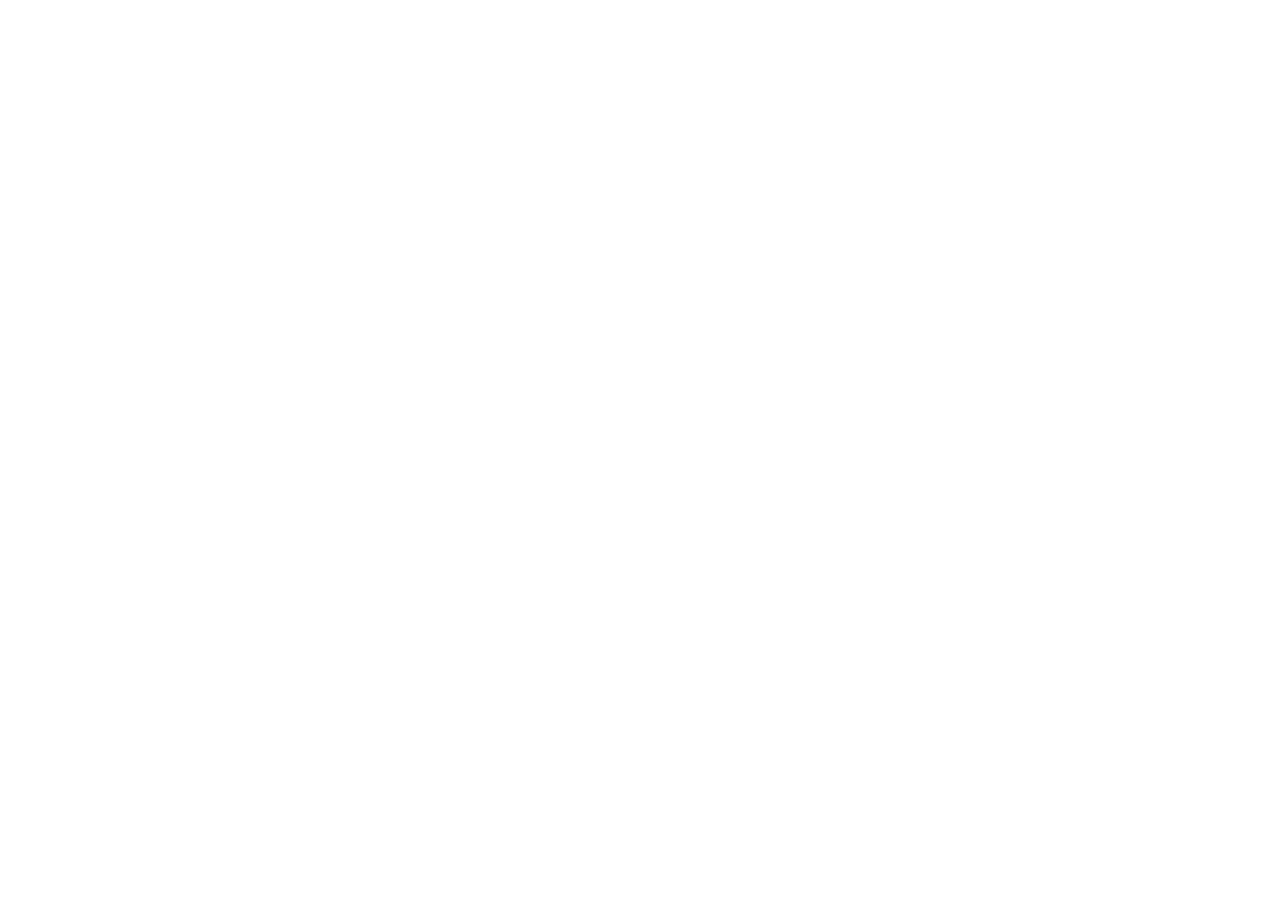
==== blog.html @ 875f8e81 "Add files via upload" ====
<!DOCTYPE html>
<html lang="ja">

<head>
  <meta charset="UTF-8">
  <meta http-equiv="X-UA-Compatible" content="IE=edge">
  <meta name="viewport" content="width=device-width, initial-scale=1.0">
  <title>coachtech</title>
  <link rel="stylesheet" href="css/reset.css" />
  <link rel="stylesheet" href="css/style.css" />
</head>

<body>

</body>

</html>
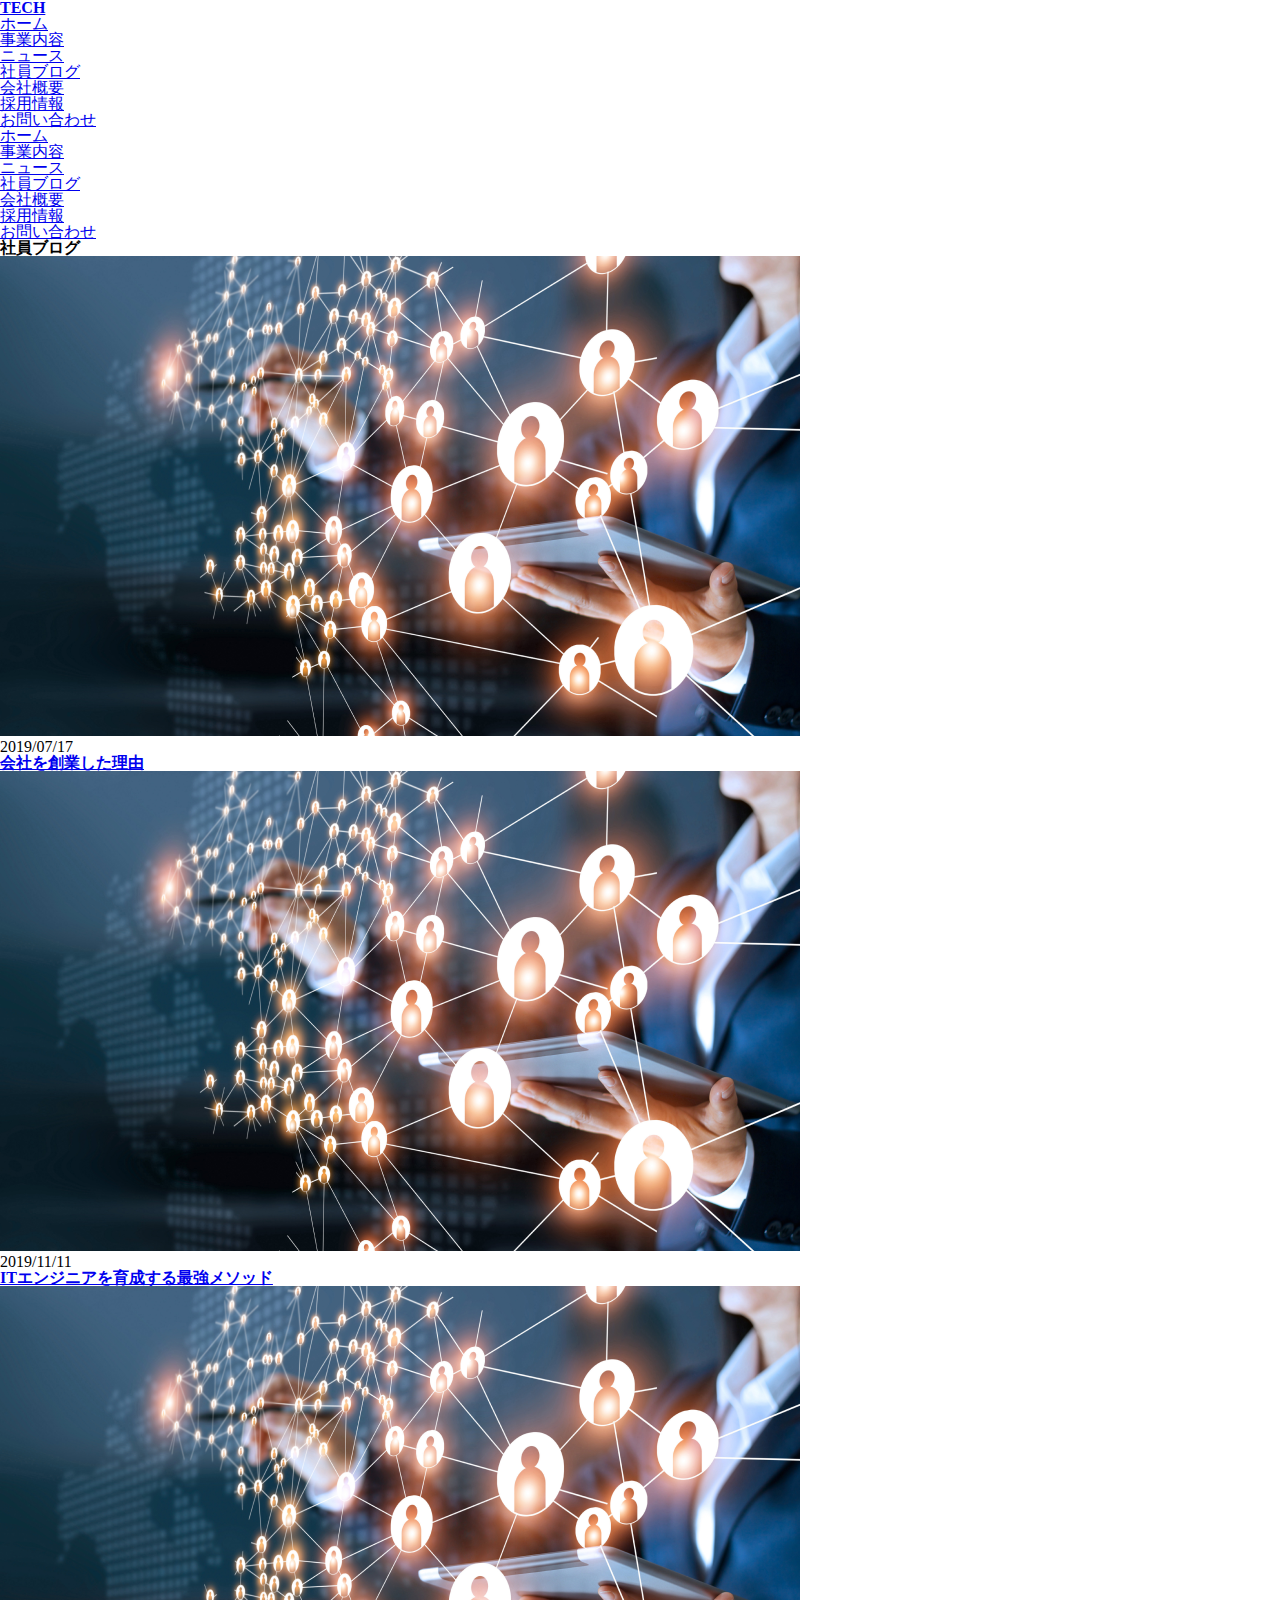
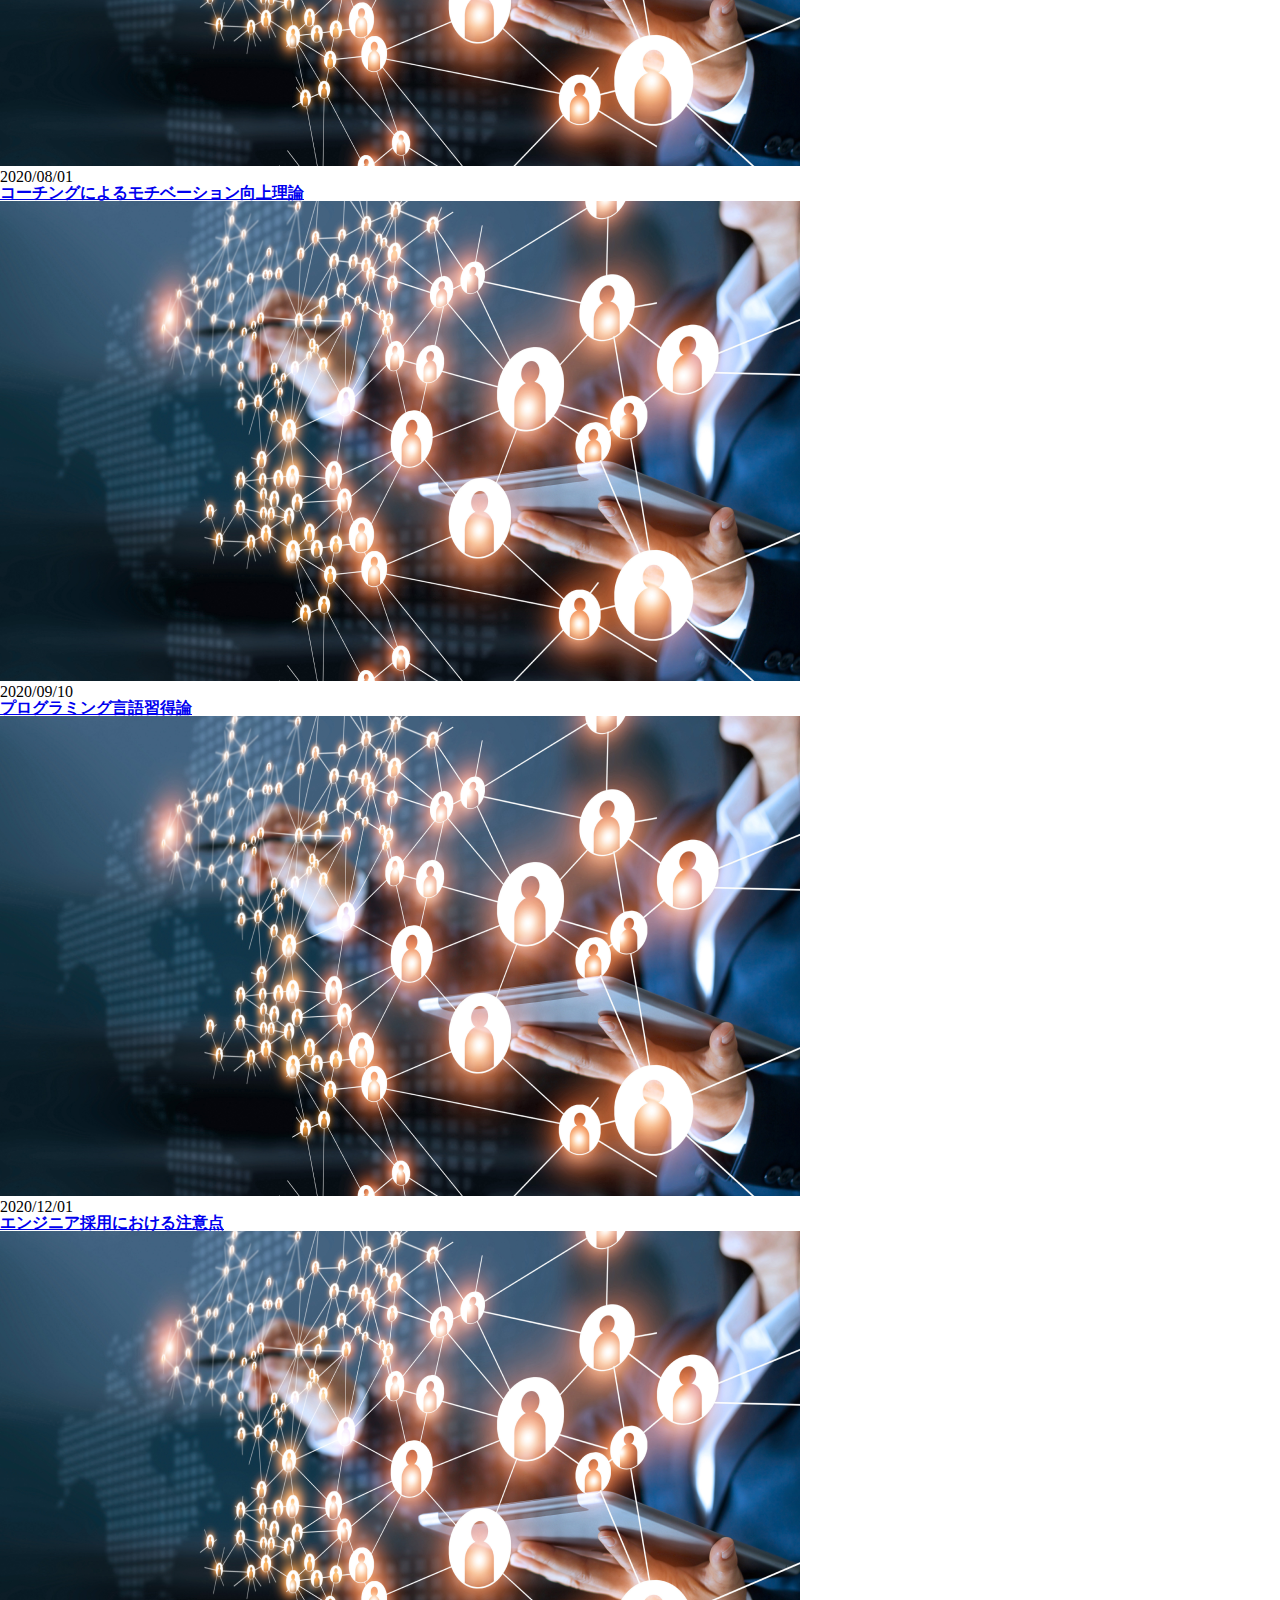
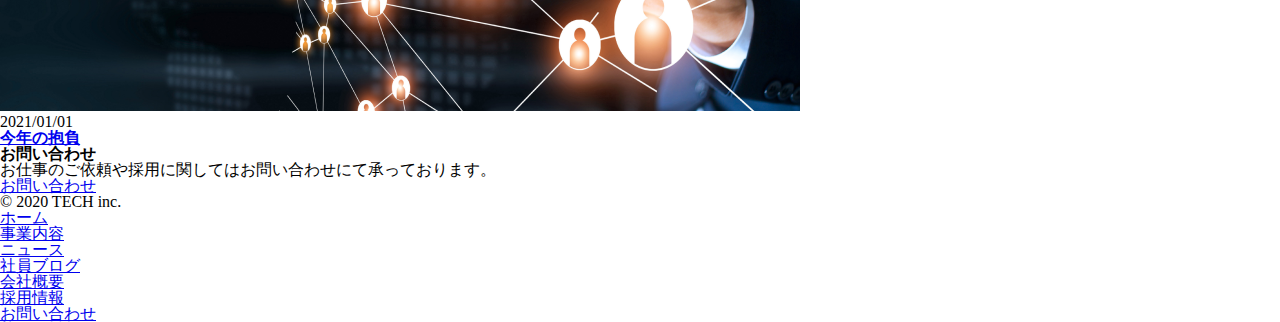
==== commit 87b9088c: "Add files via upload" ====
--- a/blog.html
+++ b/blog.html
@@ -2,16 +2,136 @@
 <html lang="ja">
 
 <head>
-  <meta charset="UTF-8">
+  <meta charset="UTF-8" />
   <meta http-equiv="X-UA-Compatible" content="IE=edge">
-  <meta name="viewport" content="width=device-width, initial-scale=1.0">
-  <title>coachtech</title>
-  <link rel="stylesheet" href="css/reset.css" />
-  <link rel="stylesheet" href="css/style.css" />
+  <meta name="viewport" content="width=device-width, initial-scale=1.0" />
+  <title>株式会社TECH</title>
+  <meta name="description" content="株式会社TECHのコーポレートサイトです。" />
+  <link rel="stylesheet" href="css/reset.css">
+  <link rel="stylesheet" href="css/base.css">
+  <link rel="stylesheet" href="css/blog.css" />
 </head>
 
 <body>
-
+  <!-- header -->
+  <header class="header">
+    <h1 class="header-ttl">
+      <a href="index.html">
+        TECH
+      </a>
+    </h1>
+    <nav class="header-nav">
+      <ul class="header-nav-list">
+        <li class="header-nav-item"><a href="index.html">ホーム</a></li>
+        <li class="header-nav-item"><a href="service.html">事業内容</a></li>
+        <li class="header-nav-item"><a href="news.html">ニュース</a></li>
+        <li class="header-nav-item"><a href="blog.html">社員ブログ</a></li>
+        <li class="header-nav-item"><a href="company.html">会社概要</a></li>
+        <li class="header-nav-item"><a href="recruit.html">採用情報</a></li>
+        <li class="header-nav-item"><a href="contact.html">お問い合わせ</a></li>
+      </ul>
+    </nav>
+    <div class="menu" id="menu">
+      <span class="menu-line-top"></span>
+      <span class="menu-line-middle"></span>
+      <span class="menu-line-bottom"></span>
+    </div>
+    <nav class="drawer-nav" id="drawer-nav">
+      <ul class="drawer-nav-list">
+        <li class="drawer-nav-item"><a href="index.html">ホーム</a></li>
+        <li class="drawer-nav-item"><a href="service.html">事業内容</a></li>
+        <li class="drawer-nav-item"><a href="news.html">ニュース</a></li>
+        <li class="drawer-nav-item"><a href="blog.html">社員ブログ</a></li>
+        <li class="drawer-nav-item"><a href="company.html">会社概要</a></li>
+        <li class="drawer-nav-item"><a href="recruit.html">採用情報</a></li>
+        <li class="drawer-nav-item"><a href="contact.html">お問い合わせ</a></li>
+      </ul>
+    </nav>
+  </header>
+  <!-- header end -->
+  <!-- page-mv -->
+  <div class="page-mv">
+    <h1 class="ttl">社員ブログ</h1>
+  </div>
+  <!-- page-mv end -->
+  <main>
+    <div class="blog ptb-m wrap">
+      <div class="blog-list">
+        <article class="blog-item">
+          <a href="#" class="blog-item-thumbnail">
+            <img src="img/blog.png" alt="会社を創業した理由">
+          </a>
+          <p class="blog-item-date">2019/07/17</p>
+          <h2 class="blog-item-ttl"><a href="#">会社を創業した理由</a></h2>
+        </article>
+        <article class="blog-item">
+          <a href="#" class="blog-item-thumbnail">
+            <img src="img/blog.png" alt="ITエンジニアを育成する最強メソッド">
+          </a>
+          <p class="blog-item-date">2019/11/11</p>
+          <h2 class="blog-item-ttl"><a href="#">ITエンジニアを育成する最強メソッド</a></h2>
+        </article>
+        <article class="blog-item">
+          <a href="#" class="blog-item-thumbnail">
+            <img src="img/blog.png" alt="コーチングによるモチベーション向上理論">
+          </a>
+          <p class="blog-item-date">2020/08/01</p>
+          <h2 class="blog-item-ttl"><a href="#">コーチングによるモチベーション向上理論</a></h2>
+        </article>
+        <article class="blog-item">
+          <a href="#" class="blog-item-thumbnail">
+            <img src="img/blog.png" alt="プログラミング言語習得論">
+          </a>
+          <p class="blog-item-date">2020/09/10</p>
+          <h2 class="blog-item-ttl"><a href="#">プログラミング言語習得論</a></h2>
+        </article>
+        <article class="blog-item">
+          <a href="#" class="blog-item-thumbnail">
+            <img src="img/blog.png" alt="エンジニア採用における注意点">
+          </a>
+          <p class="blog-item-date">2020/12/01</p>
+          <h2 class="blog-item-ttl"><a href="#">エンジニア採用における注意点</a></h2>
+        </article>
+        <article class="blog-item">
+          <a href="#" class="blog-item-thumbnail">
+            <img src="img/blog.png" alt="今年の抱負">
+          </a>
+          <p class="blog-item-date">2021/01/01</p>
+          <h2 class="blog-item-ttl"><a href="#">今年の抱負</a></h2>
+        </article>
+      </div>
+    </div>
+  </main>
+  <!-- bottom-contact-->
+  <section class="bottom-contact ptb-m">
+    <div class="wrap">
+      <h2 class="bottom-contact-ttl ttl">お問い合わせ</h2>
+      <p class="bottom-contact-txt">
+        お仕事のご依頼や採用に関してはお問い合わせにて承っております。
+      </p>
+      <a href="contact.html" class="bottom-contact-btn btn">お問い合わせ</a>
+    </div>
+  </section>
+  <!-- bottom-contact end -->
+  <!-- footer -->
+  <footer class="footer">
+    <div class="footer-inner wrap">
+      <small class="footer-copyright">&copy; 2020 TECH inc.</small>
+      <nav class="footer-nav">
+        <ul class="footer-nav-list">
+          <li class="footer-nav-item"><a href="index.html">ホーム</a></li>
+          <li class="footer-nav-item"><a href="service.html">事業内容</a></li>
+          <li class="footer-nav-item"><a href="news.html">ニュース</a></li>
+          <li class="footer-nav-item"><a href="blog.html">社員ブログ</a></li>
+          <li class="footer-nav-item"><a href="company.html">会社概要</a></li>
+          <li class="footer-nav-item"><a href="recruit.html">採用情報</a></li>
+          <li class="footer-nav-item"><a href="contact.html">お問い合わせ</a></li>
+        </ul>
+      </nav>
+    </div>
+  </footer>
+  <!-- footer end -->
+  <script src="js/main.js"></script>
 </body>
 
 </html>--- a/css/blog.css
+++ b/css/blog.css
@@ -0,0 +1 @@
+a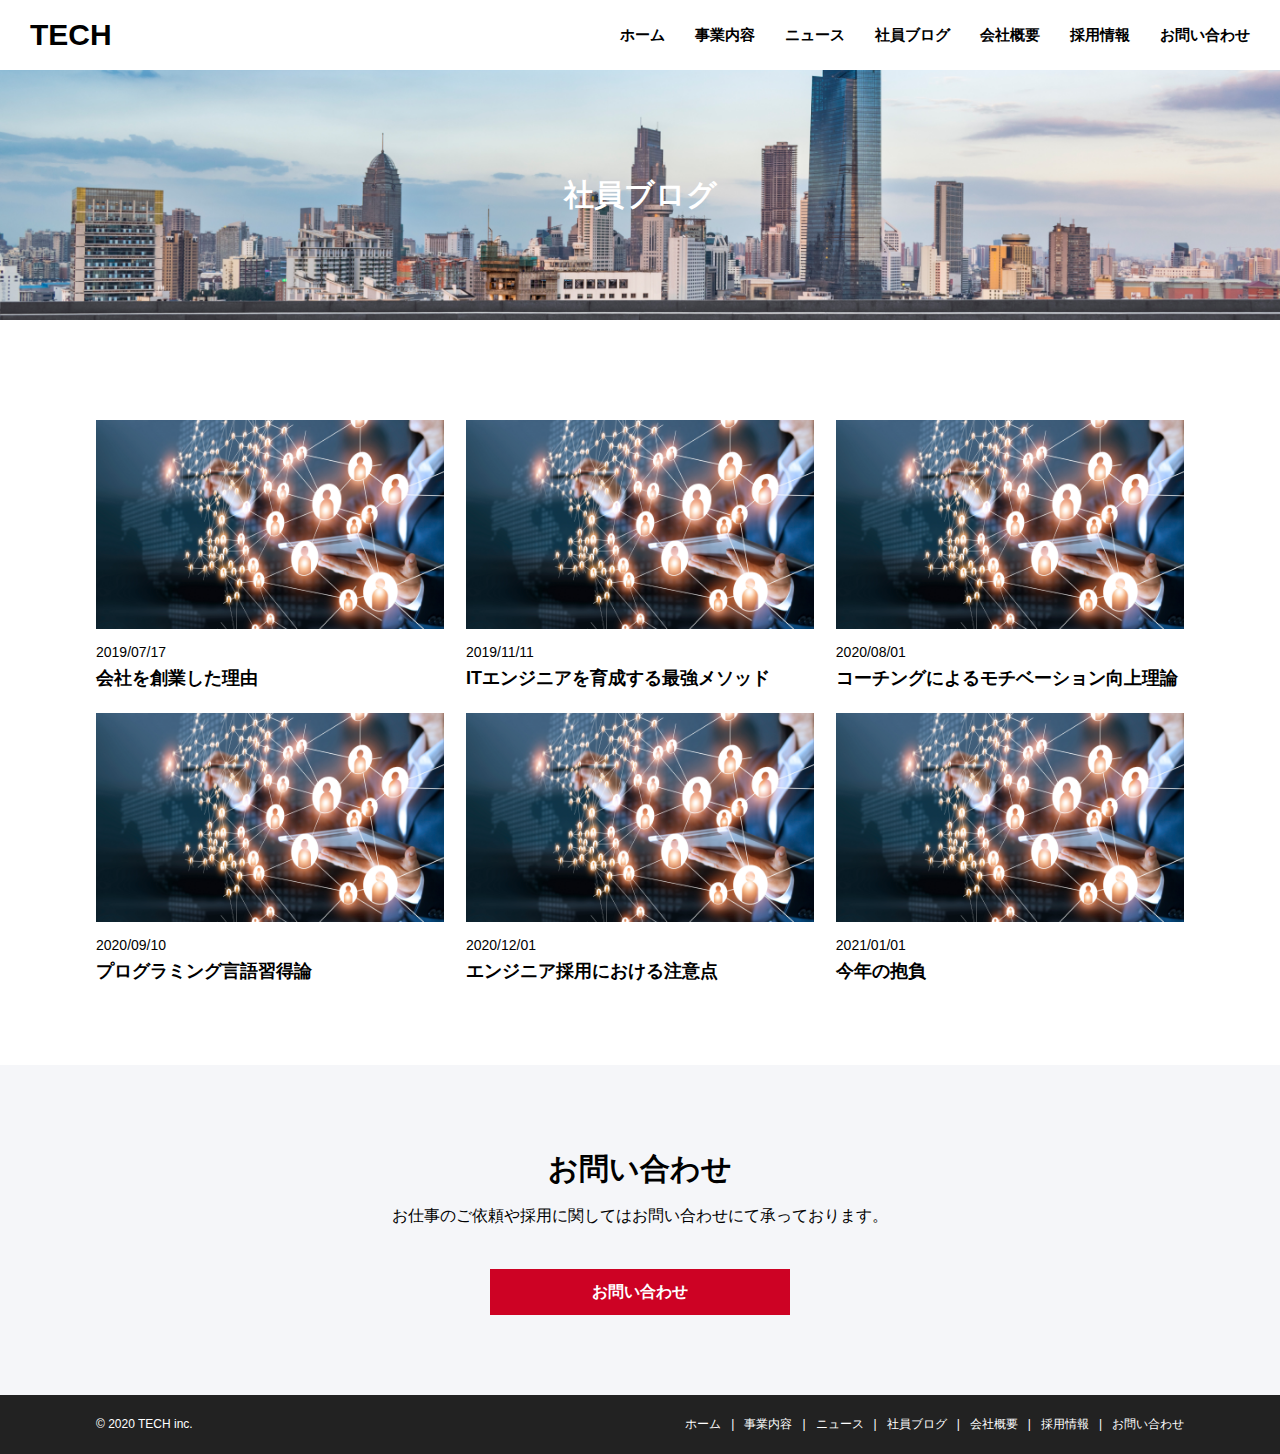
==== commit 129dc7df: "Add files via upload" ====
--- a/blog.html
+++ b/blog.html
@@ -8,7 +8,6 @@
   <title>株式会社TECH</title>
   <meta name="description" content="株式会社TECHのコーポレートサイトです。" />
   <link rel="stylesheet" href="css/reset.css">
-  <link rel="stylesheet" href="css/base.css">
   <link rel="stylesheet" href="css/blog.css" />
 </head>
 
--- a/css/blog.css
+++ b/css/blog.css
@@ -1 +1,287 @@
-a+@charset "UTF-8";
+
+* {
+  box-sizing: border-box;
+}
+
+body {
+  font-family: "Hiragino Kaku Gothic Pro", "ヒラギノ角ゴ Pro",
+    "Yu Gothic Medium", "游ゴシック Medium", sans-serif;
+  line-height: 1.6;
+}
+
+a {
+  text-decoration: none;
+  color: inherit;
+  transition: 0.3s;
+}
+
+a:hover {
+  opacity: 0.7;
+  transition: 0.3s;
+}
+
+img {
+  width: 100%;
+  height: auto;
+}
+
+.wrap {
+  width: 85%;
+  margin: 0 auto;
+}
+
+.wrap-s {
+  width: 75%;
+  margin: 0 auto;
+}
+
+.ptb-m {
+  padding: 80px 0;
+}
+
+.btn {
+  display: block;
+  width: 300px;
+  text-align: center;
+  font-weight: bold;
+  padding: 10px;
+  background-color: #cd0224;
+  color: #fff;
+}
+
+.ttl {
+  font-size: 30px;
+  font-weight: bold;
+}
+
+.page-mv {
+  height: 250px;
+  display: flex;
+  justify-content: center;
+  align-items: center;
+  color: #fff;
+  background: url(../img/mv.png) center / cover;
+}
+
+/* header */
+
+.header {
+  display: flex;
+  justify-content: space-between;
+  align-items: center;
+  height: 70px;
+  padding: 0 30px;
+  background-color: #fff;
+  position: sticky;
+  left: 0;
+  top: 0;
+  z-index: 1;
+}
+
+.header-ttl {
+  font-size: 30px;
+  width: 80px;
+}
+
+.header-nav-list {
+  display: flex;
+  font-weight: bold;
+}
+
+.header-nav-item:not(:last-child) {
+  margin-right: 30px;
+}
+
+.header-nav-item {
+  font-size: 15px;
+}
+
+.menu {
+  display: none;
+}
+.drawer-nav {
+  display: none;
+}
+/* bottom-contact */
+
+.bottom-contact {
+  background-color: #f5f6f9;
+  text-align: center;
+}
+
+.bottom-contact-txt {
+  margin-top: 10px;
+}
+
+.bottom-contact-btn {
+  margin: 40px auto 0;
+}
+
+/* footer */
+
+.footer {
+  padding: 20px 0;
+  color: #fff;
+  background-color: #222;
+}
+
+.footer-inner {
+  display: flex;
+  flex-wrap: wrap;
+  justify-content: space-between;
+  align-items: center;
+  font-size: 12px;
+}
+
+.footer-nav-list {
+  display: flex;
+  flex-wrap: wrap;
+}
+
+.footer-nav-item:after {
+  content: "|";
+  display: inline-block;
+  padding: 0 10px;
+}
+
+.footer-nav-item:last-child:after {
+  display: none;
+}
+
+@media screen and (max-width: 768px) {
+  .wrap {
+    width: 85%;
+  }
+
+  .wrap-s {
+    width: 90%;
+  }
+
+  .header-nav {
+    display: none;
+  }
+
+  .menu {
+    display: inline-block;
+    width: 36px;
+    height: 32px;
+    cursor: pointer;
+    position: relative;
+    z-index: 10;
+  }
+
+  .menu-line-top,
+  .menu-line-middle,
+  .menu-line-bottom {
+    display: inline-block;
+    width: 100%;
+    height: 4px;
+    background-color: #000;
+    position: absolute;
+    transition: 0.5s;
+  }
+
+  .menu-line-top {
+    top: 0;
+  }
+
+  .menu-line-middle {
+    top: 14px;
+  }
+
+  .menu-line-bottom {
+    bottom: 0;
+  }
+
+  .menu.open span:nth-of-type(1) {
+    top: 14px;
+    transform: rotate(45deg);
+  }
+
+  .menu.open span:nth-of-type(2) {
+    opacity: 0;
+  }
+
+  .menu.open span:nth-of-type(3) {
+    top: 14px;
+    transform: rotate(-45deg);
+  }
+
+  .drawer-nav {
+    display: block;
+    position: absolute;
+    height: 100vh;
+    width: 100%;
+    top: 0;
+    left: -100%;
+    background: #fff;
+    transition: 0.7s;
+  }
+
+  .drawer-nav-list {
+    padding-top: 80px;
+    text-align: center;
+  }
+
+  .drawer-nav-item {
+    margin-top: 40px;
+    color: #0033cc;
+    font-size: 18px;
+  }
+
+  .in {
+    transform: translateX(100%);
+  }
+
+  .footer-copyright {
+    margin: 0 auto;
+  }
+
+  .footer-nav-item {
+    text-align: center;
+    margin-top: 10px;
+    width: 100%;
+  }
+
+  .footer-nav-item:after {
+    display: none;
+  }
+}
+
+.blog-list {
+  display: flex;
+  flex-wrap: wrap;
+  align-items: center;
+}
+
+.blog-item {
+  width: 32%;
+  margin-right: calc((100% - (32% * 3)) / 2);
+  margin-top: 20px;
+}
+
+.blog-item:nth-child(3n) {
+  margin-right: 0;
+}
+
+.blog-item-date {
+  font-size: 14px;
+  margin-top: 5px;
+}
+
+.blog-item-ttl {
+  font-weight: bold;
+  font-size: 18px;
+}
+
+@media screen and (max-width: 768px) {
+  .blog-item {
+    width: 100%;
+    margin-right: 0;
+  }
+
+  .blog-item:first-child {
+    margin-top: 0;
+  }
+}
